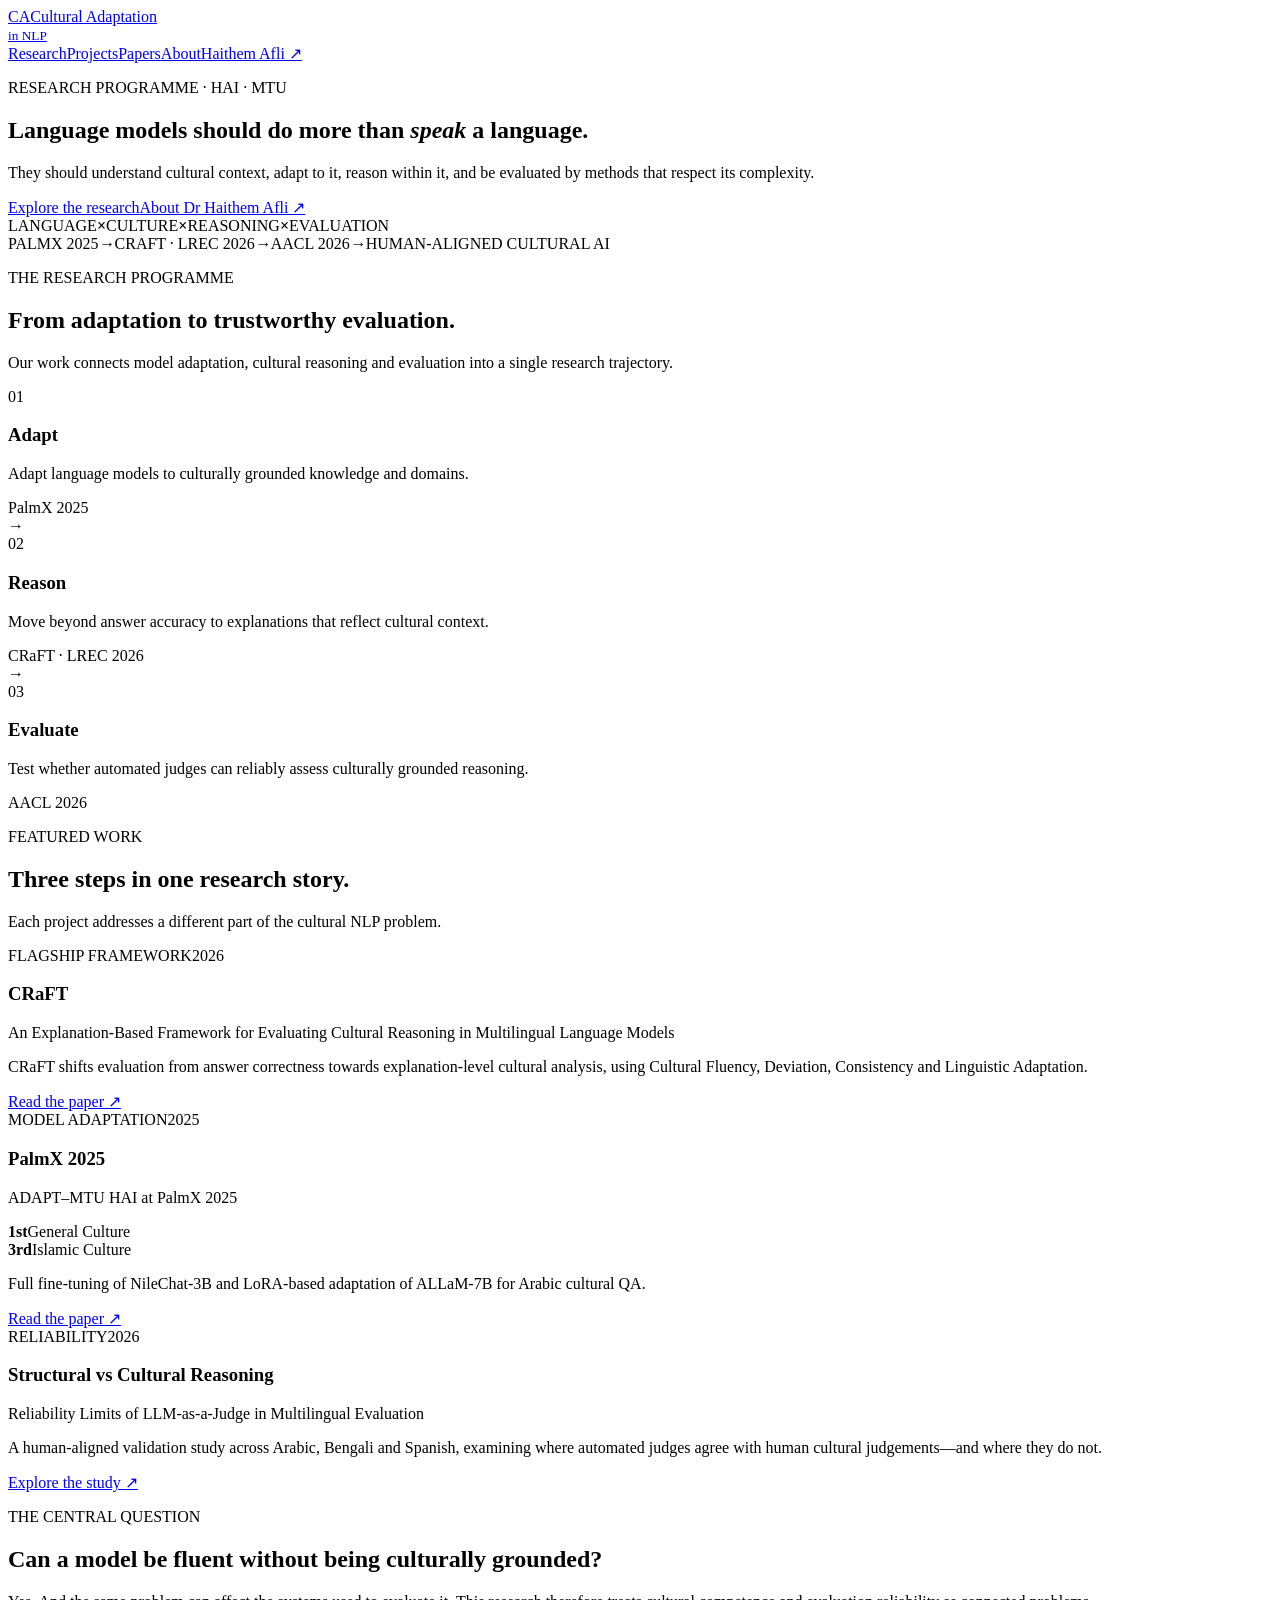
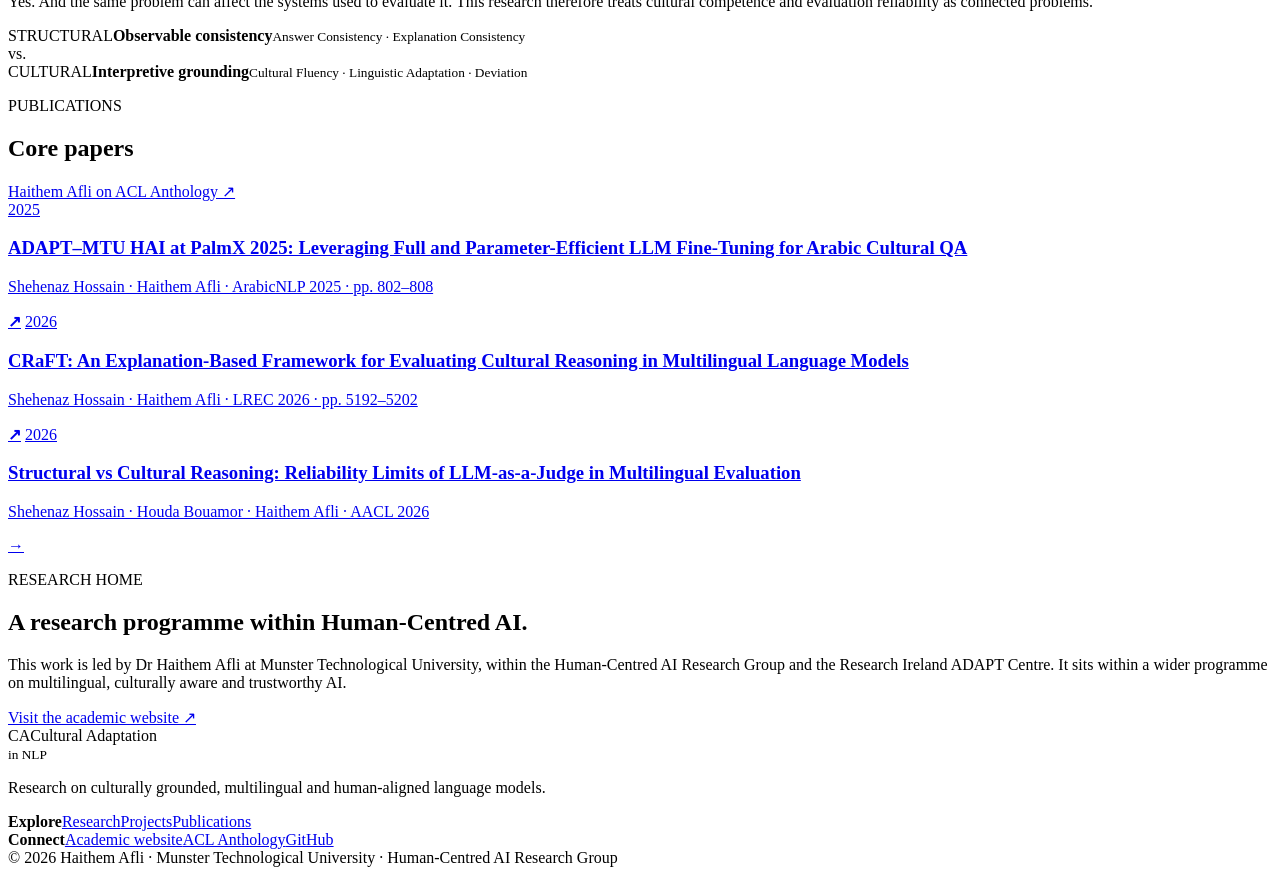
==== index.html @ bf32de41 "Add cultural adaptation NLP homepage" ====
<!doctype html>
<html lang="en">
<head>
  <meta charset="utf-8"><meta name="viewport" content="width=device-width, initial-scale=1">
  <title>Cultural Adaptation in NLP | HAI · MTU</title>
  <meta name="description" content="Research on cultural adaptation, cultural reasoning and human-aligned evaluation of multilingual language models.">
  <link rel="preconnect" href="https://fonts.googleapis.com"><link rel="preconnect" href="https://fonts.gstatic.com" crossorigin>
  <link href="https://fonts.googleapis.com/css2?family=DM+Sans:wght@400;500;600;700&family=Manrope:wght@600;700;800&display=swap" rel="stylesheet">
  <link rel="stylesheet" href="css/style.css">
</head>
<body>
<header class="site-header"><div class="container nav-wrap"><a class="brand" href="index.html"><span class="brand-mark">CA</span><span>Cultural Adaptation<br><small>in NLP</small></span></a><nav><a href="#research">Research</a><a href="#projects">Projects</a><a href="#papers">Papers</a><a href="#about">About</a><a class="nav-back" href="https://hafli.github.io/haithem-afli-academic-website/">Haithem Afli ↗</a></nav></div></header>
<main>
<section class="hero"><div class="container hero-grid"><div><p class="eyebrow">RESEARCH PROGRAMME · HAI · MTU</p><h1>Language models should do more than <em>speak</em> a language.</h1><p class="hero-lead">They should understand cultural context, adapt to it, reason within it, and be evaluated by methods that respect its complexity.</p><div class="hero-actions"><a class="btn primary" href="#research">Explore the research</a><a class="btn ghost" href="https://hafli.github.io/haithem-afli-academic-website/about.html">About Dr Haithem Afli ↗</a></div></div><div class="hero-art" aria-label="Research programme diagram"><div class="orb orb-a"></div><div class="orb orb-b"></div><div class="orb orb-c"></div><div class="hero-diagram"><span>LANGUAGE</span><b>×</b><span>CULTURE</span><b>×</b><span>REASONING</span><b>×</b><span>EVALUATION</span></div></div></div></section>
<section class="ticker"><div class="container ticker-inner"><span>PALMX 2025</span><i>→</i><span>CRAFT · LREC 2026</span><i>→</i><span>AACL 2026</span><i>→</i><span>HUMAN-ALIGNED CULTURAL AI</span></div></section>
<section id="research" class="section"><div class="container"><div class="section-head"><div><p class="eyebrow">THE RESEARCH PROGRAMME</p><h2>From adaptation to trustworthy evaluation.</h2></div><p>Our work connects model adaptation, cultural reasoning and evaluation into a single research trajectory.</p></div><div class="trajectory"><article><div class="step">01</div><h3>Adapt</h3><p>Adapt language models to culturally grounded knowledge and domains.</p><span>PalmX 2025</span></article><div class="arrow">→</div><article><div class="step">02</div><h3>Reason</h3><p>Move beyond answer accuracy to explanations that reflect cultural context.</p><span>CRaFT · LREC 2026</span></article><div class="arrow">→</div><article><div class="step">03</div><h3>Evaluate</h3><p>Test whether automated judges can reliably assess culturally grounded reasoning.</p><span>AACL 2026</span></article></div></div></section>
<section id="projects" class="section dark"><div class="container"><div class="section-head light"><div><p class="eyebrow">FEATURED WORK</p><h2>Three steps in one research story.</h2></div><p>Each project addresses a different part of the cultural NLP problem.</p></div><div class="cards">
<article class="project-card featured"><div class="card-top"><span class="tag">FLAGSHIP FRAMEWORK</span><span class="year">2026</span></div><h3>CRaFT</h3><p class="card-title">An Explanation-Based Framework for Evaluating Cultural Reasoning in Multilingual Language Models</p><p>CRaFT shifts evaluation from answer correctness towards explanation-level cultural analysis, using Cultural Fluency, Deviation, Consistency and Linguistic Adaptation.</p><a href="https://aclanthology.org/2026.lrec-1.406/">Read the paper ↗</a></article>
<article class="project-card"><div class="card-top"><span class="tag">MODEL ADAPTATION</span><span class="year">2025</span></div><h3>PalmX 2025</h3><p class="card-title">ADAPT–MTU HAI at PalmX 2025</p><div class="result-row"><strong>1st</strong><span>General Culture</span></div><div class="result-row"><strong>3rd</strong><span>Islamic Culture</span></div><p>Full fine-tuning of NileChat-3B and LoRA-based adaptation of ALLaM-7B for Arabic cultural QA.</p><a href="https://aclanthology.org/2025.arabicnlp-sharedtasks.110/">Read the paper ↗</a></article>
<article class="project-card"><div class="card-top"><span class="tag">RELIABILITY</span><span class="year">2026</span></div><h3>Structural vs Cultural Reasoning</h3><p class="card-title">Reliability Limits of LLM-as-a-Judge in Multilingual Evaluation</p><p>A human-aligned validation study across Arabic, Bengali and Spanish, examining where automated judges agree with human cultural judgements—and where they do not.</p><a href="aacl2026.html">Explore the study ↗</a></article>
</div></div></section>
<section class="section split"><div class="container split-grid"><div><p class="eyebrow">THE CENTRAL QUESTION</p><h2>Can a model be fluent without being culturally grounded?</h2><p>Yes. And the same problem can affect the systems used to evaluate it. This research therefore treats cultural competence and evaluation reliability as connected problems.</p></div><div class="comparison"><div><span>STRUCTURAL</span><strong>Observable consistency</strong><small>Answer Consistency · Explanation Consistency</small></div><div class="versus">vs.</div><div><span>CULTURAL</span><strong>Interpretive grounding</strong><small>Cultural Fluency · Linguistic Adaptation · Deviation</small></div></div></div></section>
<section id="papers" class="section papers"><div class="container"><div class="section-head"><div><p class="eyebrow">PUBLICATIONS</p><h2>Core papers</h2></div><a class="text-link" href="https://aclanthology.org/people/haithem-afli/">Haithem Afli on ACL Anthology ↗</a></div><div class="paper-list">
<a class="paper" href="https://aclanthology.org/2025.arabicnlp-sharedtasks.110/"><span class="paper-year">2025</span><div><h3>ADAPT–MTU HAI at PalmX 2025: Leveraging Full and Parameter-Efficient LLM Fine-Tuning for Arabic Cultural QA</h3><p>Shehenaz Hossain · Haithem Afli · ArabicNLP 2025 · pp. 802–808</p></div><b>↗</b></a>
<a class="paper" href="https://aclanthology.org/2026.lrec-1.406/"><span class="paper-year">2026</span><div><h3>CRaFT: An Explanation-Based Framework for Evaluating Cultural Reasoning in Multilingual Language Models</h3><p>Shehenaz Hossain · Haithem Afli · LREC 2026 · pp. 5192–5202</p></div><b>↗</b></a>
<a class="paper" href="aacl2026.html"><span class="paper-year">2026</span><div><h3>Structural vs Cultural Reasoning: Reliability Limits of LLM-as-a-Judge in Multilingual Evaluation</h3><p>Shehenaz Hossain · Houda Bouamor · Haithem Afli · AACL 2026</p></div><b>→</b></a>
</div></div></section>
<section id="about" class="section about"><div class="container about-grid"><div><p class="eyebrow">RESEARCH HOME</p><h2>A research programme within Human-Centred AI.</h2></div><div><p>This work is led by Dr Haithem Afli at Munster Technological University, within the Human-Centred AI Research Group and the Research Ireland ADAPT Centre. It sits within a wider programme on multilingual, culturally aware and trustworthy AI.</p><a class="btn primary" href="https://hafli.github.io/haithem-afli-academic-website/">Visit the academic website ↗</a></div></div></section>
</main>
<footer><div class="container footer-grid"><div><div class="brand footer-brand"><span class="brand-mark">CA</span><span>Cultural Adaptation<br><small>in NLP</small></span></div><p>Research on culturally grounded, multilingual and human-aligned language models.</p></div><div><strong>Explore</strong><a href="#research">Research</a><a href="#projects">Projects</a><a href="#papers">Publications</a></div><div><strong>Connect</strong><a href="https://hafli.github.io/haithem-afli-academic-website/">Academic website</a><a href="https://aclanthology.org/people/haithem-afli/">ACL Anthology</a><a href="https://github.com/hafli">GitHub</a></div></div><div class="container copyright">© 2026 Haithem Afli · Munster Technological University · Human-Centred AI Research Group</div></footer>
<script src="js/main.js"></script></body></html>
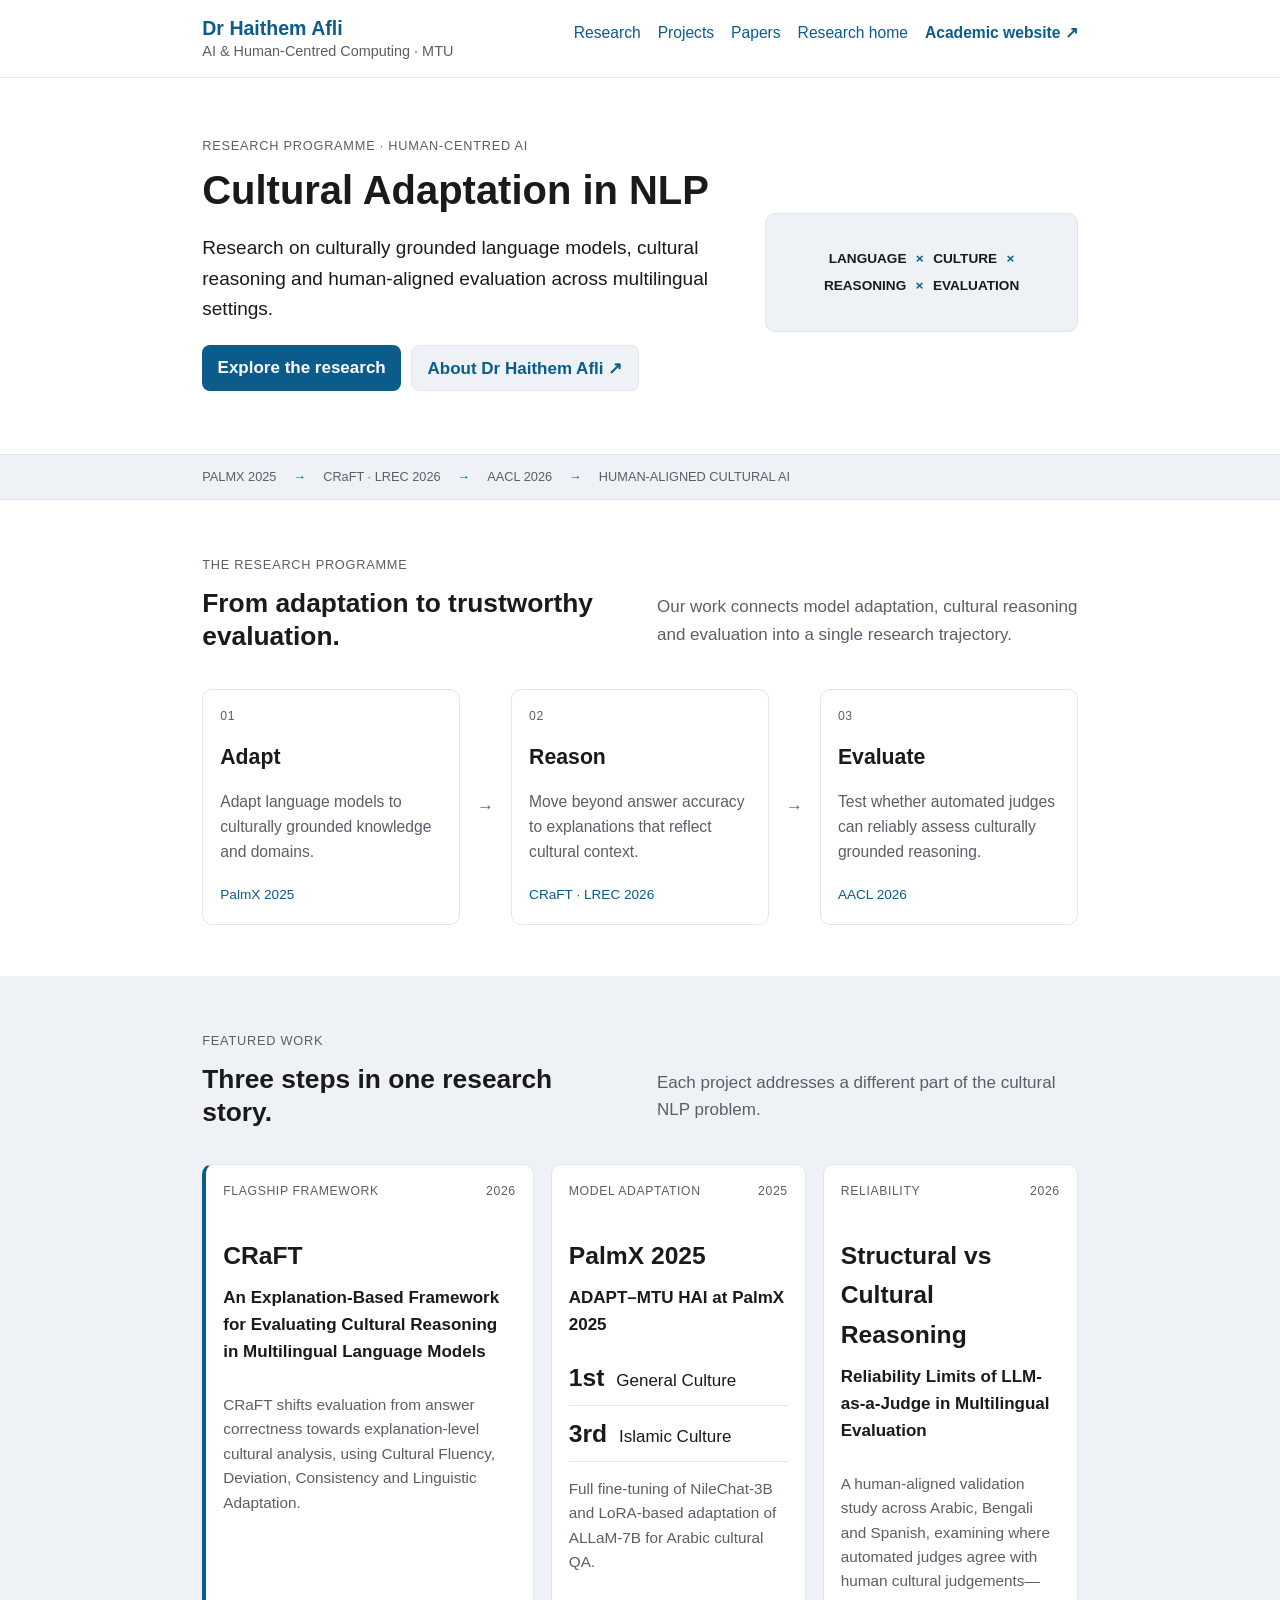
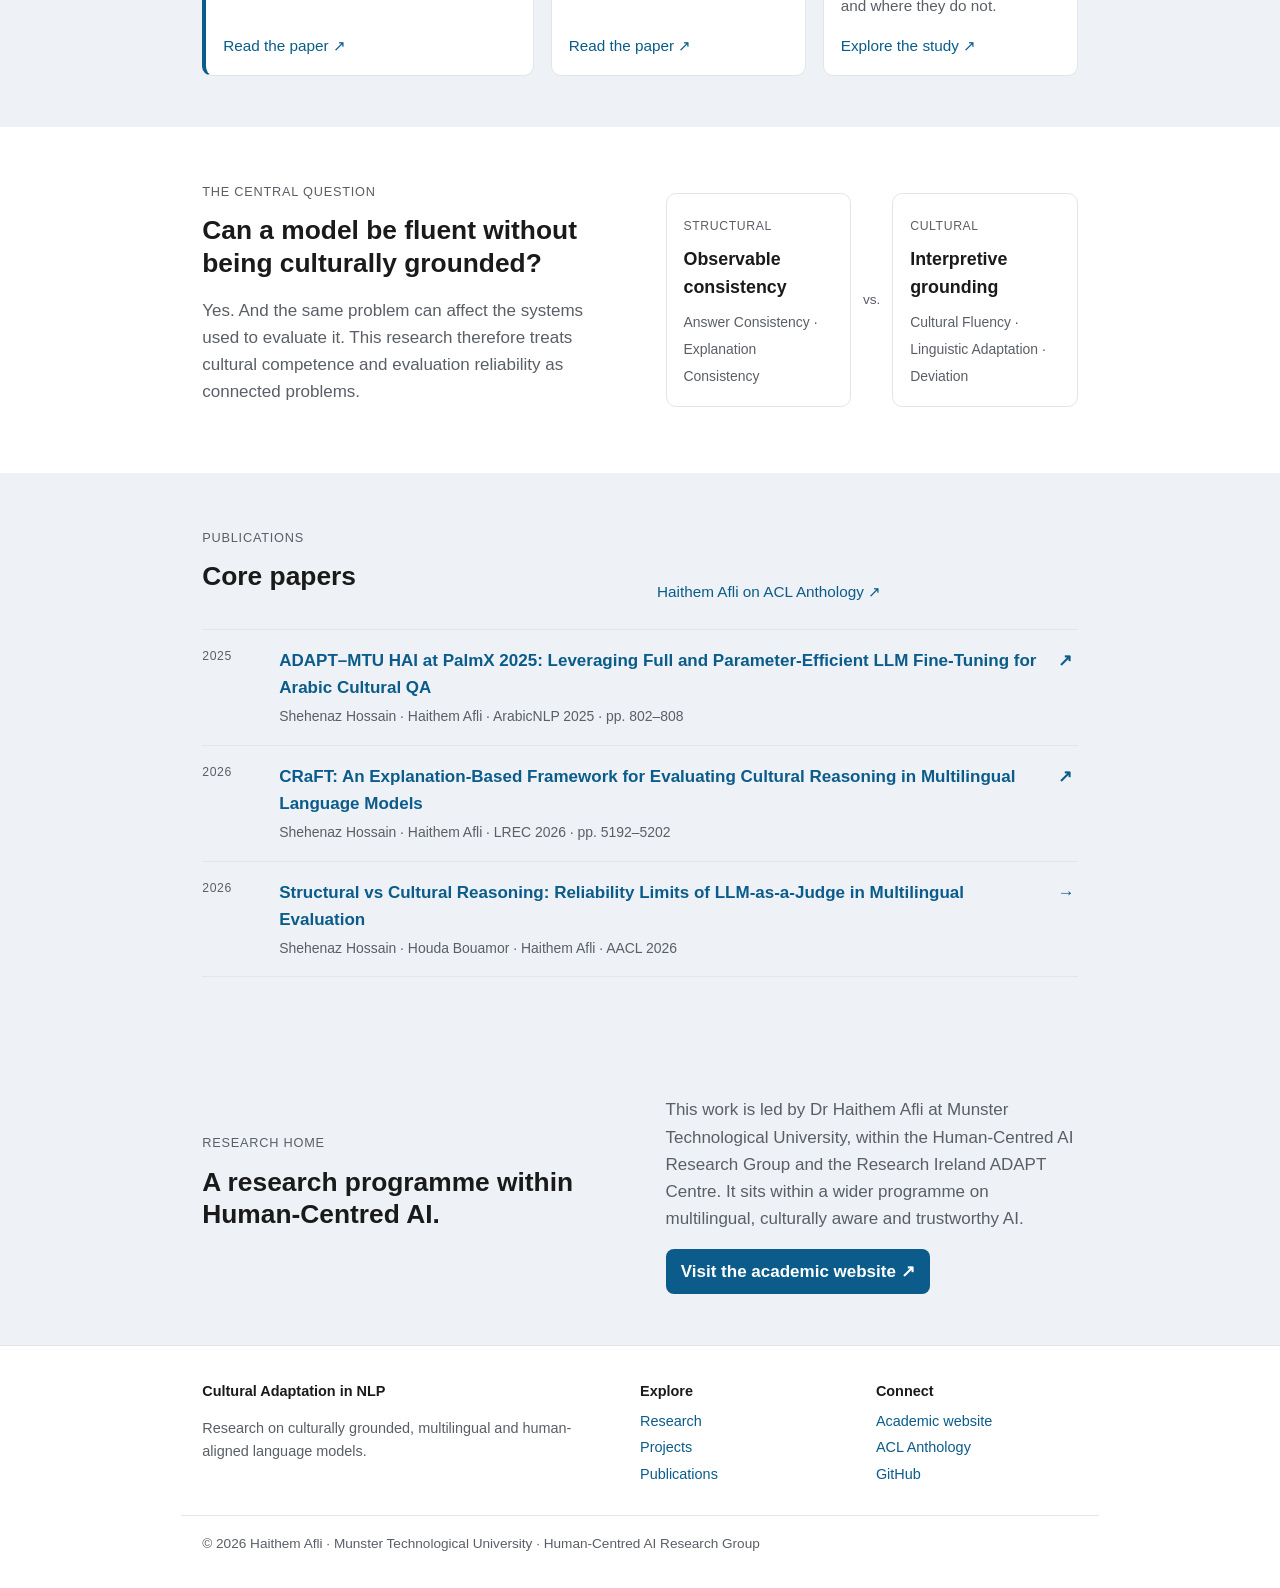
==== commit 3e5d415b: "Bring cultural adaptation site into academic website ecosystem" ====
--- a/index.html
+++ b/index.html
@@ -1,31 +1 @@
-<!doctype html>
-<html lang="en">
-<head>
-  <meta charset="utf-8"><meta name="viewport" content="width=device-width, initial-scale=1">
-  <title>Cultural Adaptation in NLP | HAI · MTU</title>
-  <meta name="description" content="Research on cultural adaptation, cultural reasoning and human-aligned evaluation of multilingual language models.">
-  <link rel="preconnect" href="https://fonts.googleapis.com"><link rel="preconnect" href="https://fonts.gstatic.com" crossorigin>
-  <link href="https://fonts.googleapis.com/css2?family=DM+Sans:wght@400;500;600;700&family=Manrope:wght@600;700;800&display=swap" rel="stylesheet">
-  <link rel="stylesheet" href="css/style.css">
-</head>
-<body>
-<header class="site-header"><div class="container nav-wrap"><a class="brand" href="index.html"><span class="brand-mark">CA</span><span>Cultural Adaptation<br><small>in NLP</small></span></a><nav><a href="#research">Research</a><a href="#projects">Projects</a><a href="#papers">Papers</a><a href="#about">About</a><a class="nav-back" href="https://hafli.github.io/haithem-afli-academic-website/">Haithem Afli ↗</a></nav></div></header>
-<main>
-<section class="hero"><div class="container hero-grid"><div><p class="eyebrow">RESEARCH PROGRAMME · HAI · MTU</p><h1>Language models should do more than <em>speak</em> a language.</h1><p class="hero-lead">They should understand cultural context, adapt to it, reason within it, and be evaluated by methods that respect its complexity.</p><div class="hero-actions"><a class="btn primary" href="#research">Explore the research</a><a class="btn ghost" href="https://hafli.github.io/haithem-afli-academic-website/about.html">About Dr Haithem Afli ↗</a></div></div><div class="hero-art" aria-label="Research programme diagram"><div class="orb orb-a"></div><div class="orb orb-b"></div><div class="orb orb-c"></div><div class="hero-diagram"><span>LANGUAGE</span><b>×</b><span>CULTURE</span><b>×</b><span>REASONING</span><b>×</b><span>EVALUATION</span></div></div></div></section>
-<section class="ticker"><div class="container ticker-inner"><span>PALMX 2025</span><i>→</i><span>CRAFT · LREC 2026</span><i>→</i><span>AACL 2026</span><i>→</i><span>HUMAN-ALIGNED CULTURAL AI</span></div></section>
-<section id="research" class="section"><div class="container"><div class="section-head"><div><p class="eyebrow">THE RESEARCH PROGRAMME</p><h2>From adaptation to trustworthy evaluation.</h2></div><p>Our work connects model adaptation, cultural reasoning and evaluation into a single research trajectory.</p></div><div class="trajectory"><article><div class="step">01</div><h3>Adapt</h3><p>Adapt language models to culturally grounded knowledge and domains.</p><span>PalmX 2025</span></article><div class="arrow">→</div><article><div class="step">02</div><h3>Reason</h3><p>Move beyond answer accuracy to explanations that reflect cultural context.</p><span>CRaFT · LREC 2026</span></article><div class="arrow">→</div><article><div class="step">03</div><h3>Evaluate</h3><p>Test whether automated judges can reliably assess culturally grounded reasoning.</p><span>AACL 2026</span></article></div></div></section>
-<section id="projects" class="section dark"><div class="container"><div class="section-head light"><div><p class="eyebrow">FEATURED WORK</p><h2>Three steps in one research story.</h2></div><p>Each project addresses a different part of the cultural NLP problem.</p></div><div class="cards">
-<article class="project-card featured"><div class="card-top"><span class="tag">FLAGSHIP FRAMEWORK</span><span class="year">2026</span></div><h3>CRaFT</h3><p class="card-title">An Explanation-Based Framework for Evaluating Cultural Reasoning in Multilingual Language Models</p><p>CRaFT shifts evaluation from answer correctness towards explanation-level cultural analysis, using Cultural Fluency, Deviation, Consistency and Linguistic Adaptation.</p><a href="https://aclanthology.org/2026.lrec-1.406/">Read the paper ↗</a></article>
-<article class="project-card"><div class="card-top"><span class="tag">MODEL ADAPTATION</span><span class="year">2025</span></div><h3>PalmX 2025</h3><p class="card-title">ADAPT–MTU HAI at PalmX 2025</p><div class="result-row"><strong>1st</strong><span>General Culture</span></div><div class="result-row"><strong>3rd</strong><span>Islamic Culture</span></div><p>Full fine-tuning of NileChat-3B and LoRA-based adaptation of ALLaM-7B for Arabic cultural QA.</p><a href="https://aclanthology.org/2025.arabicnlp-sharedtasks.110/">Read the paper ↗</a></article>
-<article class="project-card"><div class="card-top"><span class="tag">RELIABILITY</span><span class="year">2026</span></div><h3>Structural vs Cultural Reasoning</h3><p class="card-title">Reliability Limits of LLM-as-a-Judge in Multilingual Evaluation</p><p>A human-aligned validation study across Arabic, Bengali and Spanish, examining where automated judges agree with human cultural judgements—and where they do not.</p><a href="aacl2026.html">Explore the study ↗</a></article>
-</div></div></section>
-<section class="section split"><div class="container split-grid"><div><p class="eyebrow">THE CENTRAL QUESTION</p><h2>Can a model be fluent without being culturally grounded?</h2><p>Yes. And the same problem can affect the systems used to evaluate it. This research therefore treats cultural competence and evaluation reliability as connected problems.</p></div><div class="comparison"><div><span>STRUCTURAL</span><strong>Observable consistency</strong><small>Answer Consistency · Explanation Consistency</small></div><div class="versus">vs.</div><div><span>CULTURAL</span><strong>Interpretive grounding</strong><small>Cultural Fluency · Linguistic Adaptation · Deviation</small></div></div></div></section>
-<section id="papers" class="section papers"><div class="container"><div class="section-head"><div><p class="eyebrow">PUBLICATIONS</p><h2>Core papers</h2></div><a class="text-link" href="https://aclanthology.org/people/haithem-afli/">Haithem Afli on ACL Anthology ↗</a></div><div class="paper-list">
-<a class="paper" href="https://aclanthology.org/2025.arabicnlp-sharedtasks.110/"><span class="paper-year">2025</span><div><h3>ADAPT–MTU HAI at PalmX 2025: Leveraging Full and Parameter-Efficient LLM Fine-Tuning for Arabic Cultural QA</h3><p>Shehenaz Hossain · Haithem Afli · ArabicNLP 2025 · pp. 802–808</p></div><b>↗</b></a>
-<a class="paper" href="https://aclanthology.org/2026.lrec-1.406/"><span class="paper-year">2026</span><div><h3>CRaFT: An Explanation-Based Framework for Evaluating Cultural Reasoning in Multilingual Language Models</h3><p>Shehenaz Hossain · Haithem Afli · LREC 2026 · pp. 5192–5202</p></div><b>↗</b></a>
-<a class="paper" href="aacl2026.html"><span class="paper-year">2026</span><div><h3>Structural vs Cultural Reasoning: Reliability Limits of LLM-as-a-Judge in Multilingual Evaluation</h3><p>Shehenaz Hossain · Houda Bouamor · Haithem Afli · AACL 2026</p></div><b>→</b></a>
-</div></div></section>
-<section id="about" class="section about"><div class="container about-grid"><div><p class="eyebrow">RESEARCH HOME</p><h2>A research programme within Human-Centred AI.</h2></div><div><p>This work is led by Dr Haithem Afli at Munster Technological University, within the Human-Centred AI Research Group and the Research Ireland ADAPT Centre. It sits within a wider programme on multilingual, culturally aware and trustworthy AI.</p><a class="btn primary" href="https://hafli.github.io/haithem-afli-academic-website/">Visit the academic website ↗</a></div></div></section>
-</main>
-<footer><div class="container footer-grid"><div><div class="brand footer-brand"><span class="brand-mark">CA</span><span>Cultural Adaptation<br><small>in NLP</small></span></div><p>Research on culturally grounded, multilingual and human-aligned language models.</p></div><div><strong>Explore</strong><a href="#research">Research</a><a href="#projects">Projects</a><a href="#papers">Publications</a></div><div><strong>Connect</strong><a href="https://hafli.github.io/haithem-afli-academic-website/">Academic website</a><a href="https://aclanthology.org/people/haithem-afli/">ACL Anthology</a><a href="https://github.com/hafli">GitHub</a></div></div><div class="container copyright">© 2026 Haithem Afli · Munster Technological University · Human-Centred AI Research Group</div></footer>
-<script src="js/main.js"></script></body></html>+<!doctype html><html lang="en"><head><meta charset="utf-8"><meta name="viewport" content="width=device-width, initial-scale=1"><title>Cultural Adaptation in NLP | Dr Haithem Afli</title><meta name="description" content="Research on cultural adaptation, cultural reasoning and human-aligned evaluation of multilingual language models."><link rel="stylesheet" href="css/style.css"></head><body><header class="site-header"><div class="container nav-wrap"><div class="brand"><a href="https://hafli.github.io/haithem-afli-academic-website/">Dr Haithem Afli</a><small>AI &amp; Human-Centred Computing · MTU</small></div><nav aria-label="Primary"><a href="#research">Research</a><a href="#projects">Projects</a><a href="#papers">Papers</a><a href="#about">Research home</a><a class="nav-back" href="https://hafli.github.io/haithem-afli-academic-website/">Academic website ↗</a></nav></div></header><main><section class="hero"><div class="container hero-grid"><div><p class="eyebrow">Research programme · Human-Centred AI</p><h1>Cultural Adaptation in NLP</h1><p class="hero-lead">Research on culturally grounded language models, cultural reasoning and human-aligned evaluation across multilingual settings.</p><div class="hero-actions"><a class="btn" href="#research">Explore the research</a><a class="btn ghost" href="https://hafli.github.io/haithem-afli-academic-website/about.html">About Dr Haithem Afli ↗</a></div></div><div class="hero-art"><div class="hero-diagram"><span>LANGUAGE</span><b>×</b><span>CULTURE</span><b>×</b><span>REASONING</span><b>×</b><span>EVALUATION</span></div></div></div></section><section class="ticker"><div class="container ticker-inner"><span>PALMX 2025</span><i>→</i><span>CRaFT · LREC 2026</span><i>→</i><span>AACL 2026</span><i>→</i><span>HUMAN-ALIGNED CULTURAL AI</span></div></section><section id="research" class="section"><div class="container"><div class="section-head"><div><p class="eyebrow">The research programme</p><h2>From adaptation to trustworthy evaluation.</h2></div><p>Our work connects model adaptation, cultural reasoning and evaluation into a single research trajectory.</p></div><div class="trajectory"><article><div class="step">01</div><h3>Adapt</h3><p>Adapt language models to culturally grounded knowledge and domains.</p><span>PalmX 2025</span></article><div class="arrow">→</div><article><div class="step">02</div><h3>Reason</h3><p>Move beyond answer accuracy to explanations that reflect cultural context.</p><span>CRaFT · LREC 2026</span></article><div class="arrow">→</div><article><div class="step">03</div><h3>Evaluate</h3><p>Test whether automated judges can reliably assess culturally grounded reasoning.</p><span>AACL 2026</span></article></div></div></section><section id="projects" class="section dark"><div class="container"><div class="section-head"><div><p class="eyebrow">Featured work</p><h2>Three steps in one research story.</h2></div><p>Each project addresses a different part of the cultural NLP problem.</p></div><div class="cards"><article class="project-card featured"><div class="card-top"><span class="tag">Flagship framework</span><span class="year">2026</span></div><h3>CRaFT</h3><p class="card-title">An Explanation-Based Framework for Evaluating Cultural Reasoning in Multilingual Language Models</p><p>CRaFT shifts evaluation from answer correctness towards explanation-level cultural analysis, using Cultural Fluency, Deviation, Consistency and Linguistic Adaptation.</p><a href="https://aclanthology.org/2026.lrec-1.406/">Read the paper ↗</a></article><article class="project-card"><div class="card-top"><span class="tag">Model adaptation</span><span class="year">2025</span></div><h3>PalmX 2025</h3><p class="card-title">ADAPT–MTU HAI at PalmX 2025</p><div class="result-row"><strong>1st</strong><span>General Culture</span></div><div class="result-row"><strong>3rd</strong><span>Islamic Culture</span></div><p>Full fine-tuning of NileChat-3B and LoRA-based adaptation of ALLaM-7B for Arabic cultural QA.</p><a href="https://aclanthology.org/2025.arabicnlp-sharedtasks.110/">Read the paper ↗</a></article><article class="project-card"><div class="card-top"><span class="tag">Reliability</span><span class="year">2026</span></div><h3>Structural vs Cultural Reasoning</h3><p class="card-title">Reliability Limits of LLM-as-a-Judge in Multilingual Evaluation</p><p>A human-aligned validation study across Arabic, Bengali and Spanish, examining where automated judges agree with human cultural judgements—and where they do not.</p><a href="aacl2026.html">Explore the study ↗</a></article></div></div></section><section class="section split"><div class="container split-grid"><div><p class="eyebrow">The central question</p><h2>Can a model be fluent without being culturally grounded?</h2><p>Yes. And the same problem can affect the systems used to evaluate it. This research therefore treats cultural competence and evaluation reliability as connected problems.</p></div><div class="comparison"><div><span>STRUCTURAL</span><strong>Observable consistency</strong><small>Answer Consistency · Explanation Consistency</small></div><div class="versus">vs.</div><div><span>CULTURAL</span><strong>Interpretive grounding</strong><small>Cultural Fluency · Linguistic Adaptation · Deviation</small></div></div></div></section><section id="papers" class="section papers"><div class="container"><div class="section-head"><div><p class="eyebrow">Publications</p><h2>Core papers</h2></div><a class="text-link" href="https://aclanthology.org/people/haithem-afli/">Haithem Afli on ACL Anthology ↗</a></div><div class="paper-list"><a class="paper" href="https://aclanthology.org/2025.arabicnlp-sharedtasks.110/"><span class="paper-year">2025</span><div><h3>ADAPT–MTU HAI at PalmX 2025: Leveraging Full and Parameter-Efficient LLM Fine-Tuning for Arabic Cultural QA</h3><p>Shehenaz Hossain · Haithem Afli · ArabicNLP 2025 · pp. 802–808</p></div><b>↗</b></a><a class="paper" href="https://aclanthology.org/2026.lrec-1.406/"><span class="paper-year">2026</span><div><h3>CRaFT: An Explanation-Based Framework for Evaluating Cultural Reasoning in Multilingual Language Models</h3><p>Shehenaz Hossain · Haithem Afli · LREC 2026 · pp. 5192–5202</p></div><b>↗</b></a><a class="paper" href="aacl2026.html"><span class="paper-year">2026</span><div><h3>Structural vs Cultural Reasoning: Reliability Limits of LLM-as-a-Judge in Multilingual Evaluation</h3><p>Shehenaz Hossain · Houda Bouamor · Haithem Afli · AACL 2026</p></div><b>→</b></a></div></div></section><section id="about" class="section about"><div class="container about-grid"><div><p class="eyebrow">Research home</p><h2>A research programme within Human-Centred AI.</h2></div><div><p>This work is led by Dr Haithem Afli at Munster Technological University, within the Human-Centred AI Research Group and the Research Ireland ADAPT Centre. It sits within a wider programme on multilingual, culturally aware and trustworthy AI.</p><a class="btn" href="https://hafli.github.io/haithem-afli-academic-website/">Visit the academic website ↗</a></div></div></section></main><footer><div class="container footer-grid"><div><strong>Cultural Adaptation in NLP</strong><p>Research on culturally grounded, multilingual and human-aligned language models.</p></div><div><strong>Explore</strong><a href="#research">Research</a><a href="#projects">Projects</a><a href="#papers">Publications</a></div><div><strong>Connect</strong><a href="https://hafli.github.io/haithem-afli-academic-website/">Academic website</a><a href="https://aclanthology.org/people/haithem-afli/">ACL Anthology</a><a href="https://github.com/hafli">GitHub</a></div></div><div class="container copyright">© 2026 Haithem Afli · Munster Technological University · Human-Centred AI Research Group</div></footer><script src="js/main.js"></script></body></html>
--- a/css/style.css
+++ b/css/style.css
@@ -0,0 +1,3 @@
+:root{--ink:#1a1a1a;--muted:#5a5f66;--line:#e2e5ea;--accent:#0b5c8a;--bg:#fff;--tag:#eef2f6;--surface:#fff;--accent-soft:#dfe7ef;color-scheme:light dark}
+@media(prefers-color-scheme:dark){:root{--ink:#e8eaed;--muted:#9aa2ab;--line:#2b3138;--accent:#6cb6e6;--bg:#14171a;--tag:#1e242b;--surface:#1b2027;--accent-soft:#233240}}
+*{box-sizing:border-box}html{font-size:17px;scroll-behavior:smooth}body{margin:0;font-family:-apple-system,Segoe UI,Roboto,Helvetica,Arial,sans-serif;color:var(--ink);background:var(--bg);line-height:1.6}a{color:var(--accent);text-decoration:none}a:hover{text-decoration:underline}img{max-width:100%;height:auto}.container{max-width:54rem;margin:0 auto;padding:0 1.25rem}.site-header{padding:1rem 1.25rem;border-bottom:1px solid var(--line);background:var(--bg)}.nav-wrap{display:flex;justify-content:space-between;gap:1.5rem;align-items:flex-start}.brand{font-weight:700;color:var(--ink);font-size:1.15rem;line-height:1.2}.brand small{display:block;color:var(--muted);font-size:.85rem;font-weight:400;margin-top:.15rem}.brand-mark{display:none}.site-header nav{display:flex;flex-wrap:wrap;gap:.15rem 1rem;margin-top:.15rem}.site-header nav a{font-size:.92rem;color:var(--accent)}.site-header nav .nav-back{font-weight:600}.hero{padding:3.2rem 0 2.5rem}.hero-grid{display:grid;grid-template-columns:1.25fr .75fr;gap:2.5rem;align-items:center}.eyebrow{font-size:.75rem;text-transform:uppercase;letter-spacing:.06em;color:var(--muted);margin:.2rem 0 .7rem}.hero h1,.detail-hero h1{font-size:2.35rem;line-height:1.15;margin:.2rem 0 1rem}.hero h1 em{font-style:normal;color:var(--accent)}.hero-lead{font-size:1.12rem;max-width:48rem}.hero-actions{display:flex;flex-wrap:wrap;gap:.6rem;margin:1.2rem 0}.btn{display:inline-block;background:var(--accent);color:#fff;padding:.5rem .9rem;border-radius:8px;text-decoration:none;font-weight:600}.btn.ghost{background:var(--tag);color:var(--accent);border:1px solid var(--line)}.hero-art{background:var(--tag);border:1px solid var(--line);border-radius:10px;padding:2rem}.hero-diagram{display:flex;flex-wrap:wrap;gap:.35rem .55rem;align-items:center;justify-content:center;text-align:center;font-size:.8rem;font-weight:600}.hero-diagram b{color:var(--accent)}.orb{display:none}.ticker{border-top:1px solid var(--line);border-bottom:1px solid var(--line);background:var(--tag)}.ticker-inner{display:flex;flex-wrap:wrap;gap:.5rem 1rem;align-items:center;padding:.7rem 1.25rem;font-size:.75rem;color:var(--muted)}.ticker i{color:var(--accent);font-style:normal}.section{padding:3rem 0}.section-head{display:grid;grid-template-columns:1fr 1fr;gap:2rem;align-items:end;margin-bottom:1.4rem}.section-head h2,.split h2,.about h2{font-size:1.55rem;line-height:1.25;margin:.2rem 0 .7rem}.section-head>p,.split p,.about p{color:var(--muted)}.trajectory,.cards,.paper-list,.metric-grid,.dimension-grid,.example{display:grid;gap:1rem}.trajectory{grid-template-columns:1fr auto 1fr auto 1fr}.trajectory article{border:1px solid var(--line);border-radius:10px;padding:1rem;background:var(--surface)}.step,.tag,.year,.paper-year,.comparison span,.metric-grid span{font-size:.72rem;color:var(--muted);text-transform:uppercase;letter-spacing:.05em}.trajectory h3{font-size:1.25rem;margin:.8rem 0 .4rem}.trajectory p{color:var(--muted);font-size:.92rem}.trajectory span{font-size:.8rem;color:var(--accent)}.arrow{display:grid;place-items:center;color:var(--muted)}.dark{background:var(--tag);color:var(--ink)}.cards{grid-template-columns:1.3fr 1fr 1fr}.project-card{border:1px solid var(--line);border-radius:10px;padding:1rem;background:var(--surface);display:flex;flex-direction:column;min-height:300px}.project-card.featured{border-left:4px solid var(--accent)}.card-top{display:flex;justify-content:space-between;gap:.5rem}.project-card h3{font-size:1.45rem;margin:2rem 0 .3rem}.project-card .card-title{font-weight:600;margin:.2rem 0 .7rem}.project-card>p:not(.card-title){font-size:.9rem;color:var(--muted)}.project-card a{margin-top:auto;font-size:.9rem}.result-row{display:flex;gap:.7rem;align-items:baseline;border-bottom:1px solid var(--line);padding:.45rem 0}.result-row strong{font-size:1.45rem}.split-grid,.about-grid{display:grid;grid-template-columns:1fr 1fr;gap:3rem;align-items:center}.comparison{display:grid;grid-template-columns:1fr auto 1fr;gap:.7rem;align-items:center}.comparison>div:not(.versus){border:1px solid var(--line);border-radius:10px;padding:1rem;background:var(--surface)}.comparison strong{display:block;font-size:1.05rem;margin:.35rem 0}.comparison small{color:var(--muted);font-size:.82rem}.versus{color:var(--muted);font-size:.8rem}.papers{background:var(--tag)}.text-link{font-size:.9rem}.paper-list{border-top:1px solid var(--line);gap:0}.paper{display:grid;grid-template-columns:60px 1fr 20px;gap:1rem;padding:1rem 0;border-bottom:1px solid var(--line)}.paper h3{font-size:1rem;margin:0 0 .25rem}.paper p{font-size:.82rem;color:var(--muted);margin:0}.paper>b{color:var(--accent)}.about{background:var(--tag)}footer{border-top:1px solid var(--line);padding:2rem 0;color:var(--muted);font-size:.85rem}.footer-grid{display:grid;grid-template-columns:2fr 1fr 1fr;gap:2rem}.footer-grid strong{display:block;color:var(--ink);margin-bottom:.4rem}.footer-grid a{display:block;margin:.2rem 0}.copyright{border-top:1px solid var(--line);margin-top:1.5rem;padding-top:1rem;font-size:.8rem}.detail-hero{padding:3rem 0 2.2rem;background:var(--tag);border-bottom:1px solid var(--line)}.detail-title{font-size:1.45rem;line-height:1.3;margin:.3rem 0 1rem}.callout{border-left:4px solid var(--accent);background:var(--tag);padding:1rem 1.1rem;border-radius:8px;margin:1rem 0 2rem}.callout strong{font-size:1.15rem}.callout p{margin:.35rem 0 0}.metric-grid{grid-template-columns:repeat(3,1fr);margin-bottom:2rem}.metric-grid>div,.dimension-grid article,.example div{border:1px solid var(--line);border-radius:10px;padding:1rem;background:var(--surface)}.metric-grid strong,.example strong{display:block;font-size:1.9rem;margin:.25rem 0}.metric-grid small{color:var(--muted)}.dimension-grid{grid-template-columns:repeat(2,1fr);margin:1rem 0 2rem}.dimension-grid h3{font-size:1.05rem;margin:.4rem 0}.dimension-grid p{color:var(--muted);font-size:.9rem}.pill{font-size:.72rem;letter-spacing:.05em;color:var(--accent)}.quote{border-left:3px solid var(--accent);background:var(--tag);padding:.7rem 1rem;margin:1.5rem 0;display:flex;gap:.7rem}.quote span{font-size:2rem;color:var(--accent)}.quote p{font-weight:600}.example{grid-template-columns:1fr 1fr}.source-note{font-size:.8rem;color:var(--muted);border-top:1px solid var(--line);padding-top:1rem}@media(max-width:800px){.nav-wrap,.hero-grid,.section-head,.split-grid,.about-grid{display:block}.site-header nav{margin-top:.8rem}.hero-art{margin-top:1.5rem}.trajectory,.cards,.metric-grid,.dimension-grid{grid-template-columns:1fr}.arrow{display:none}.footer-grid{grid-template-columns:1fr 1fr}.comparison{grid-template-columns:1fr}.versus{text-align:center}.example{grid-template-columns:1fr}}@media(max-width:520px){.container{padding:0 1rem}.site-header{padding:1rem}.hero h1,.detail-hero h1{font-size:2rem}.section{padding:2.3rem 0}.footer-grid{grid-template-columns:1fr}.paper{grid-template-columns:45px 1fr}.paper>b{display:none}}:focus-visible{outline:3px solid var(--accent);outline-offset:2px}
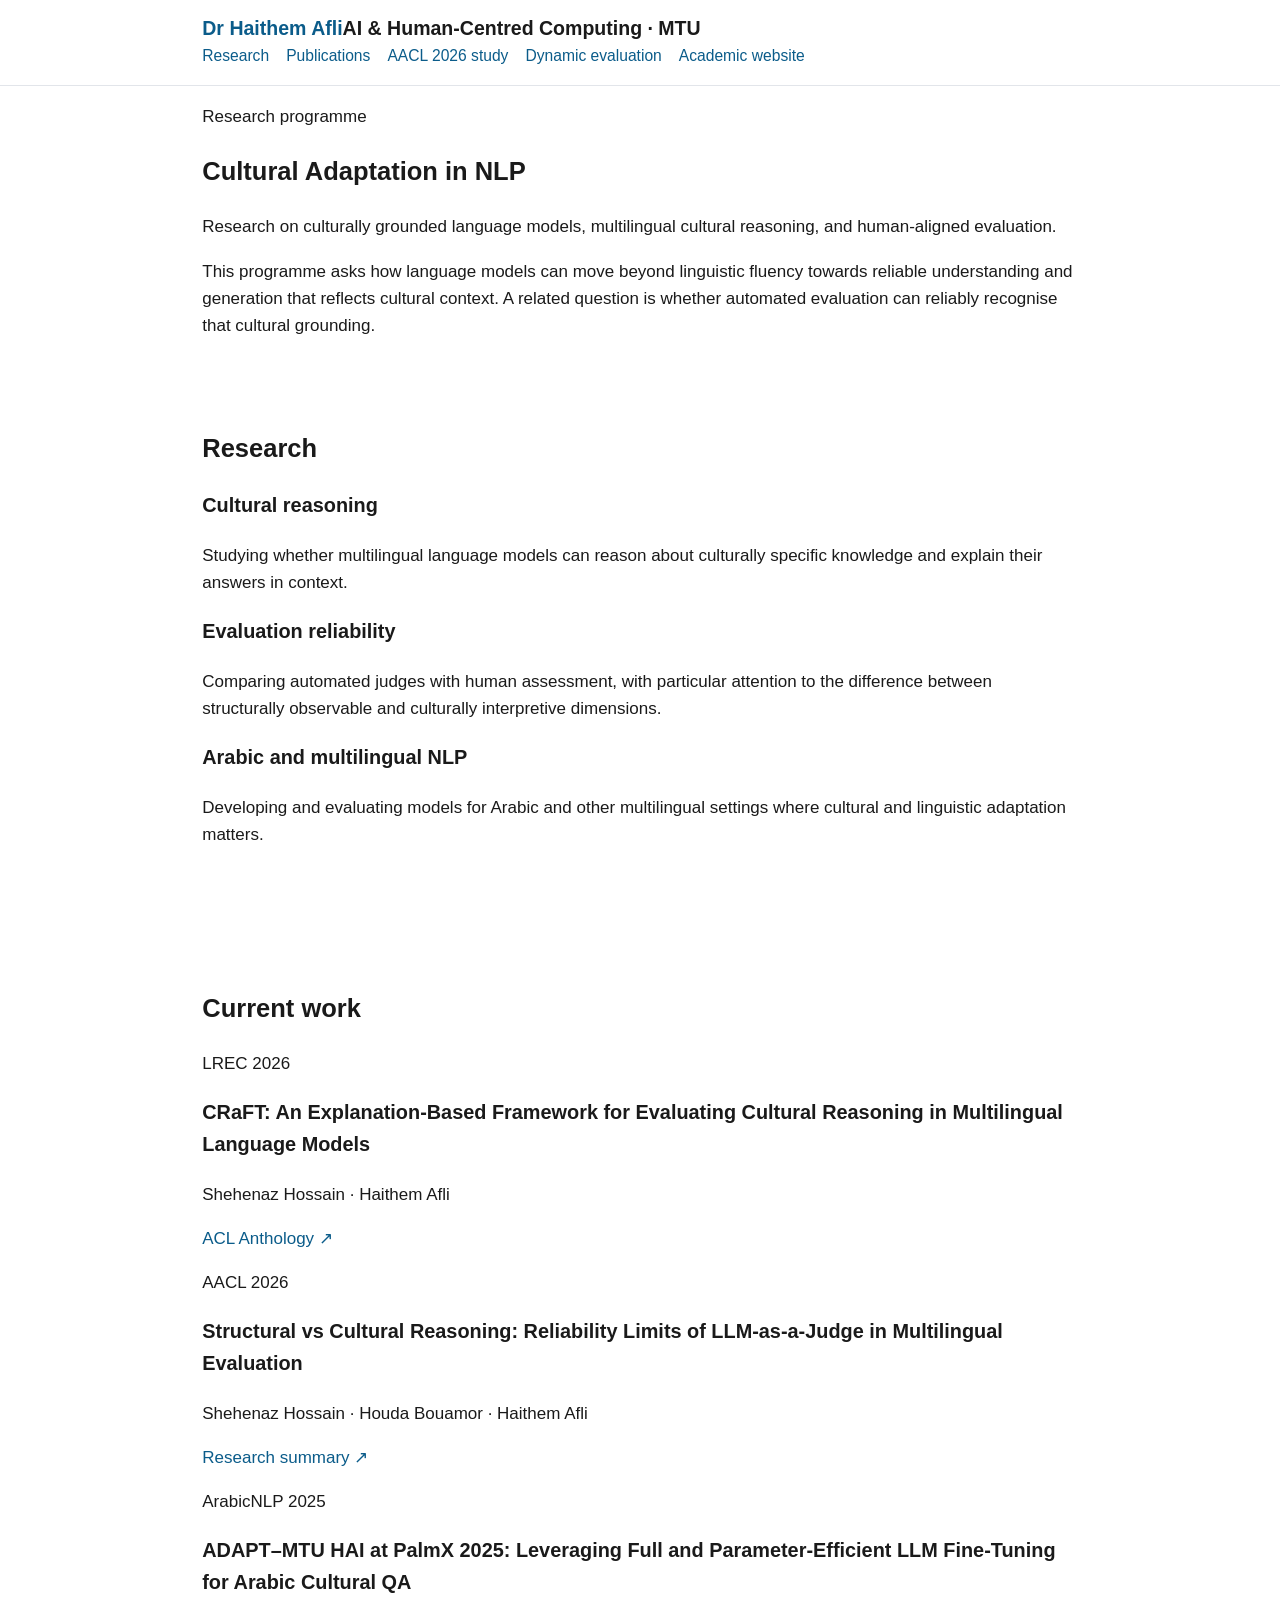
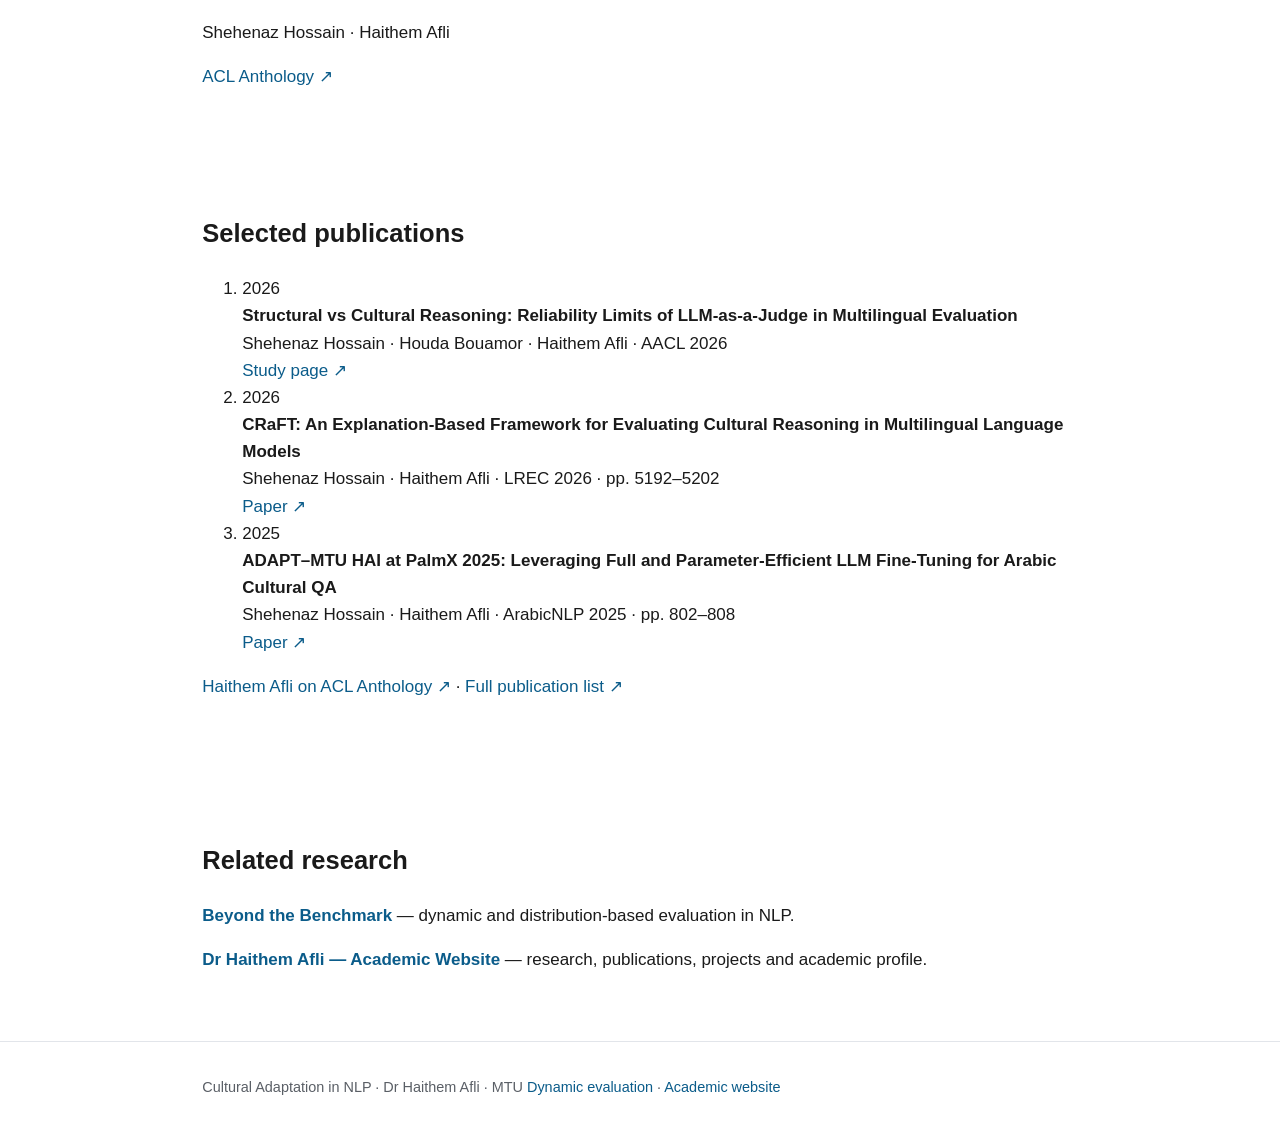
==== commit 865e597e: "Redesign cultural adaptation site as a simple academic research page" ====
--- a/index.html
+++ b/index.html
@@ -1 +1,74 @@
-<!doctype html><html lang="en"><head><meta charset="utf-8"><meta name="viewport" content="width=device-width, initial-scale=1"><title>Cultural Adaptation in NLP | Dr Haithem Afli</title><meta name="description" content="Research on cultural adaptation, cultural reasoning and human-aligned evaluation of multilingual language models."><link rel="stylesheet" href="css/style.css"></head><body><header class="site-header"><div class="container nav-wrap"><div class="brand"><a href="https://hafli.github.io/haithem-afli-academic-website/">Dr Haithem Afli</a><small>AI &amp; Human-Centred Computing · MTU</small></div><nav aria-label="Primary"><a href="#research">Research</a><a href="#projects">Projects</a><a href="#papers">Papers</a><a href="#about">Research home</a><a class="nav-back" href="https://hafli.github.io/haithem-afli-academic-website/">Academic website ↗</a></nav></div></header><main><section class="hero"><div class="container hero-grid"><div><p class="eyebrow">Research programme · Human-Centred AI</p><h1>Cultural Adaptation in NLP</h1><p class="hero-lead">Research on culturally grounded language models, cultural reasoning and human-aligned evaluation across multilingual settings.</p><div class="hero-actions"><a class="btn" href="#research">Explore the research</a><a class="btn ghost" href="https://hafli.github.io/haithem-afli-academic-website/about.html">About Dr Haithem Afli ↗</a></div></div><div class="hero-art"><div class="hero-diagram"><span>LANGUAGE</span><b>×</b><span>CULTURE</span><b>×</b><span>REASONING</span><b>×</b><span>EVALUATION</span></div></div></div></section><section class="ticker"><div class="container ticker-inner"><span>PALMX 2025</span><i>→</i><span>CRaFT · LREC 2026</span><i>→</i><span>AACL 2026</span><i>→</i><span>HUMAN-ALIGNED CULTURAL AI</span></div></section><section id="research" class="section"><div class="container"><div class="section-head"><div><p class="eyebrow">The research programme</p><h2>From adaptation to trustworthy evaluation.</h2></div><p>Our work connects model adaptation, cultural reasoning and evaluation into a single research trajectory.</p></div><div class="trajectory"><article><div class="step">01</div><h3>Adapt</h3><p>Adapt language models to culturally grounded knowledge and domains.</p><span>PalmX 2025</span></article><div class="arrow">→</div><article><div class="step">02</div><h3>Reason</h3><p>Move beyond answer accuracy to explanations that reflect cultural context.</p><span>CRaFT · LREC 2026</span></article><div class="arrow">→</div><article><div class="step">03</div><h3>Evaluate</h3><p>Test whether automated judges can reliably assess culturally grounded reasoning.</p><span>AACL 2026</span></article></div></div></section><section id="projects" class="section dark"><div class="container"><div class="section-head"><div><p class="eyebrow">Featured work</p><h2>Three steps in one research story.</h2></div><p>Each project addresses a different part of the cultural NLP problem.</p></div><div class="cards"><article class="project-card featured"><div class="card-top"><span class="tag">Flagship framework</span><span class="year">2026</span></div><h3>CRaFT</h3><p class="card-title">An Explanation-Based Framework for Evaluating Cultural Reasoning in Multilingual Language Models</p><p>CRaFT shifts evaluation from answer correctness towards explanation-level cultural analysis, using Cultural Fluency, Deviation, Consistency and Linguistic Adaptation.</p><a href="https://aclanthology.org/2026.lrec-1.406/">Read the paper ↗</a></article><article class="project-card"><div class="card-top"><span class="tag">Model adaptation</span><span class="year">2025</span></div><h3>PalmX 2025</h3><p class="card-title">ADAPT–MTU HAI at PalmX 2025</p><div class="result-row"><strong>1st</strong><span>General Culture</span></div><div class="result-row"><strong>3rd</strong><span>Islamic Culture</span></div><p>Full fine-tuning of NileChat-3B and LoRA-based adaptation of ALLaM-7B for Arabic cultural QA.</p><a href="https://aclanthology.org/2025.arabicnlp-sharedtasks.110/">Read the paper ↗</a></article><article class="project-card"><div class="card-top"><span class="tag">Reliability</span><span class="year">2026</span></div><h3>Structural vs Cultural Reasoning</h3><p class="card-title">Reliability Limits of LLM-as-a-Judge in Multilingual Evaluation</p><p>A human-aligned validation study across Arabic, Bengali and Spanish, examining where automated judges agree with human cultural judgements—and where they do not.</p><a href="aacl2026.html">Explore the study ↗</a></article></div></div></section><section class="section split"><div class="container split-grid"><div><p class="eyebrow">The central question</p><h2>Can a model be fluent without being culturally grounded?</h2><p>Yes. And the same problem can affect the systems used to evaluate it. This research therefore treats cultural competence and evaluation reliability as connected problems.</p></div><div class="comparison"><div><span>STRUCTURAL</span><strong>Observable consistency</strong><small>Answer Consistency · Explanation Consistency</small></div><div class="versus">vs.</div><div><span>CULTURAL</span><strong>Interpretive grounding</strong><small>Cultural Fluency · Linguistic Adaptation · Deviation</small></div></div></div></section><section id="papers" class="section papers"><div class="container"><div class="section-head"><div><p class="eyebrow">Publications</p><h2>Core papers</h2></div><a class="text-link" href="https://aclanthology.org/people/haithem-afli/">Haithem Afli on ACL Anthology ↗</a></div><div class="paper-list"><a class="paper" href="https://aclanthology.org/2025.arabicnlp-sharedtasks.110/"><span class="paper-year">2025</span><div><h3>ADAPT–MTU HAI at PalmX 2025: Leveraging Full and Parameter-Efficient LLM Fine-Tuning for Arabic Cultural QA</h3><p>Shehenaz Hossain · Haithem Afli · ArabicNLP 2025 · pp. 802–808</p></div><b>↗</b></a><a class="paper" href="https://aclanthology.org/2026.lrec-1.406/"><span class="paper-year">2026</span><div><h3>CRaFT: An Explanation-Based Framework for Evaluating Cultural Reasoning in Multilingual Language Models</h3><p>Shehenaz Hossain · Haithem Afli · LREC 2026 · pp. 5192–5202</p></div><b>↗</b></a><a class="paper" href="aacl2026.html"><span class="paper-year">2026</span><div><h3>Structural vs Cultural Reasoning: Reliability Limits of LLM-as-a-Judge in Multilingual Evaluation</h3><p>Shehenaz Hossain · Houda Bouamor · Haithem Afli · AACL 2026</p></div><b>→</b></a></div></div></section><section id="about" class="section about"><div class="container about-grid"><div><p class="eyebrow">Research home</p><h2>A research programme within Human-Centred AI.</h2></div><div><p>This work is led by Dr Haithem Afli at Munster Technological University, within the Human-Centred AI Research Group and the Research Ireland ADAPT Centre. It sits within a wider programme on multilingual, culturally aware and trustworthy AI.</p><a class="btn" href="https://hafli.github.io/haithem-afli-academic-website/">Visit the academic website ↗</a></div></div></section></main><footer><div class="container footer-grid"><div><strong>Cultural Adaptation in NLP</strong><p>Research on culturally grounded, multilingual and human-aligned language models.</p></div><div><strong>Explore</strong><a href="#research">Research</a><a href="#projects">Projects</a><a href="#papers">Publications</a></div><div><strong>Connect</strong><a href="https://hafli.github.io/haithem-afli-academic-website/">Academic website</a><a href="https://aclanthology.org/people/haithem-afli/">ACL Anthology</a><a href="https://github.com/hafli">GitHub</a></div></div><div class="container copyright">© 2026 Haithem Afli · Munster Technological University · Human-Centred AI Research Group</div></footer><script src="js/main.js"></script></body></html>+<!doctype html>
+<html lang="en">
+<head>
+<meta charset="utf-8">
+<meta name="viewport" content="width=device-width, initial-scale=1">
+<title>Cultural Adaptation in NLP | Dr Haithem Afli</title>
+<meta name="description" content="Research on culturally aware multilingual language models, cultural reasoning and reliable evaluation.">
+<link rel="stylesheet" href="css/style.css">
+</head>
+<body>
+<header class="site-header">
+  <div class="container header-inner">
+    <div class="brand"><a href="https://hafli.github.io/haithem-afli-academic-website/">Dr Haithem Afli</a><span>AI &amp; Human-Centred Computing · MTU</span></div>
+    <nav aria-label="Primary">
+      <a href="#research">Research</a>
+      <a href="#publications">Publications</a>
+      <a href="aacl2026.html">AACL 2026 study</a>
+      <a href="https://hafli.github.io/dynamic-nlp-evaluation/">Dynamic evaluation</a>
+      <a href="https://hafli.github.io/haithem-afli-academic-website/">Academic website</a>
+    </nav>
+  </div>
+</header>
+
+<main class="container">
+  <section class="intro">
+    <p class="kicker">Research programme</p>
+    <h1>Cultural Adaptation in NLP</h1>
+    <p class="lead">Research on culturally grounded language models, multilingual cultural reasoning, and human-aligned evaluation.</p>
+    <p>This programme asks how language models can move beyond linguistic fluency towards reliable understanding and generation that reflects cultural context. A related question is whether automated evaluation can reliably recognise that cultural grounding.</p>
+  </section>
+
+  <section id="research" class="section">
+    <h2>Research</h2>
+    <div class="research-list">
+      <article><h3>Cultural reasoning</h3><p>Studying whether multilingual language models can reason about culturally specific knowledge and explain their answers in context.</p></article>
+      <article><h3>Evaluation reliability</h3><p>Comparing automated judges with human assessment, with particular attention to the difference between structurally observable and culturally interpretive dimensions.</p></article>
+      <article><h3>Arabic and multilingual NLP</h3><p>Developing and evaluating models for Arabic and other multilingual settings where cultural and linguistic adaptation matters.</p></article>
+    </div>
+  </section>
+
+  <section class="section">
+    <h2>Current work</h2>
+    <div class="work-list">
+      <div><p class="meta">LREC 2026</p><h3>CRaFT: An Explanation-Based Framework for Evaluating Cultural Reasoning in Multilingual Language Models</h3><p>Shehenaz Hossain · Haithem Afli</p><a href="https://aclanthology.org/2026.lrec-1.406/">ACL Anthology ↗</a></div>
+      <div><p class="meta">AACL 2026</p><h3>Structural vs Cultural Reasoning: Reliability Limits of LLM-as-a-Judge in Multilingual Evaluation</h3><p>Shehenaz Hossain · Houda Bouamor · Haithem Afli</p><a href="aacl2026.html">Research summary ↗</a></div>
+      <div><p class="meta">ArabicNLP 2025</p><h3>ADAPT–MTU HAI at PalmX 2025: Leveraging Full and Parameter-Efficient LLM Fine-Tuning for Arabic Cultural QA</h3><p>Shehenaz Hossain · Haithem Afli</p><a href="https://aclanthology.org/2025.arabicnlp-sharedtasks.110/">ACL Anthology ↗</a></div>
+    </div>
+  </section>
+
+  <section id="publications" class="section">
+    <h2>Selected publications</h2>
+    <ol class="publications">
+      <li><span>2026</span><div><strong>Structural vs Cultural Reasoning: Reliability Limits of LLM-as-a-Judge in Multilingual Evaluation</strong><br>Shehenaz Hossain · Houda Bouamor · Haithem Afli · AACL 2026<br><a href="aacl2026.html">Study page ↗</a></div></li>
+      <li><span>2026</span><div><strong>CRaFT: An Explanation-Based Framework for Evaluating Cultural Reasoning in Multilingual Language Models</strong><br>Shehenaz Hossain · Haithem Afli · LREC 2026 · pp. 5192–5202<br><a href="https://aclanthology.org/2026.lrec-1.406/">Paper ↗</a></div></li>
+      <li><span>2025</span><div><strong>ADAPT–MTU HAI at PalmX 2025: Leveraging Full and Parameter-Efficient LLM Fine-Tuning for Arabic Cultural QA</strong><br>Shehenaz Hossain · Haithem Afli · ArabicNLP 2025 · pp. 802–808<br><a href="https://aclanthology.org/2025.arabicnlp-sharedtasks.110/">Paper ↗</a></div></li>
+    </ol>
+    <p class="more"><a href="https://aclanthology.org/people/haithem-afli/">Haithem Afli on ACL Anthology ↗</a> · <a href="https://hafli.github.io/haithem-afli-academic-website/publications.html">Full publication list ↗</a></p>
+  </section>
+
+  <section class="section links">
+    <h2>Related research</h2>
+    <p><a href="https://hafli.github.io/dynamic-nlp-evaluation/"><strong>Beyond the Benchmark</strong></a> — dynamic and distribution-based evaluation in NLP.</p>
+    <p><a href="https://hafli.github.io/haithem-afli-academic-website/"><strong>Dr Haithem Afli — Academic Website</strong></a> — research, publications, projects and academic profile.</p>
+  </section>
+</main>
+
+<footer>
+  <div class="container footer-inner">
+    <span>Cultural Adaptation in NLP · Dr Haithem Afli · MTU</span>
+    <span><a href="https://hafli.github.io/dynamic-nlp-evaluation/">Dynamic evaluation</a> · <a href="https://hafli.github.io/haithem-afli-academic-website/">Academic website</a></span>
+  </div>
+</footer>
+</body>
+</html>
